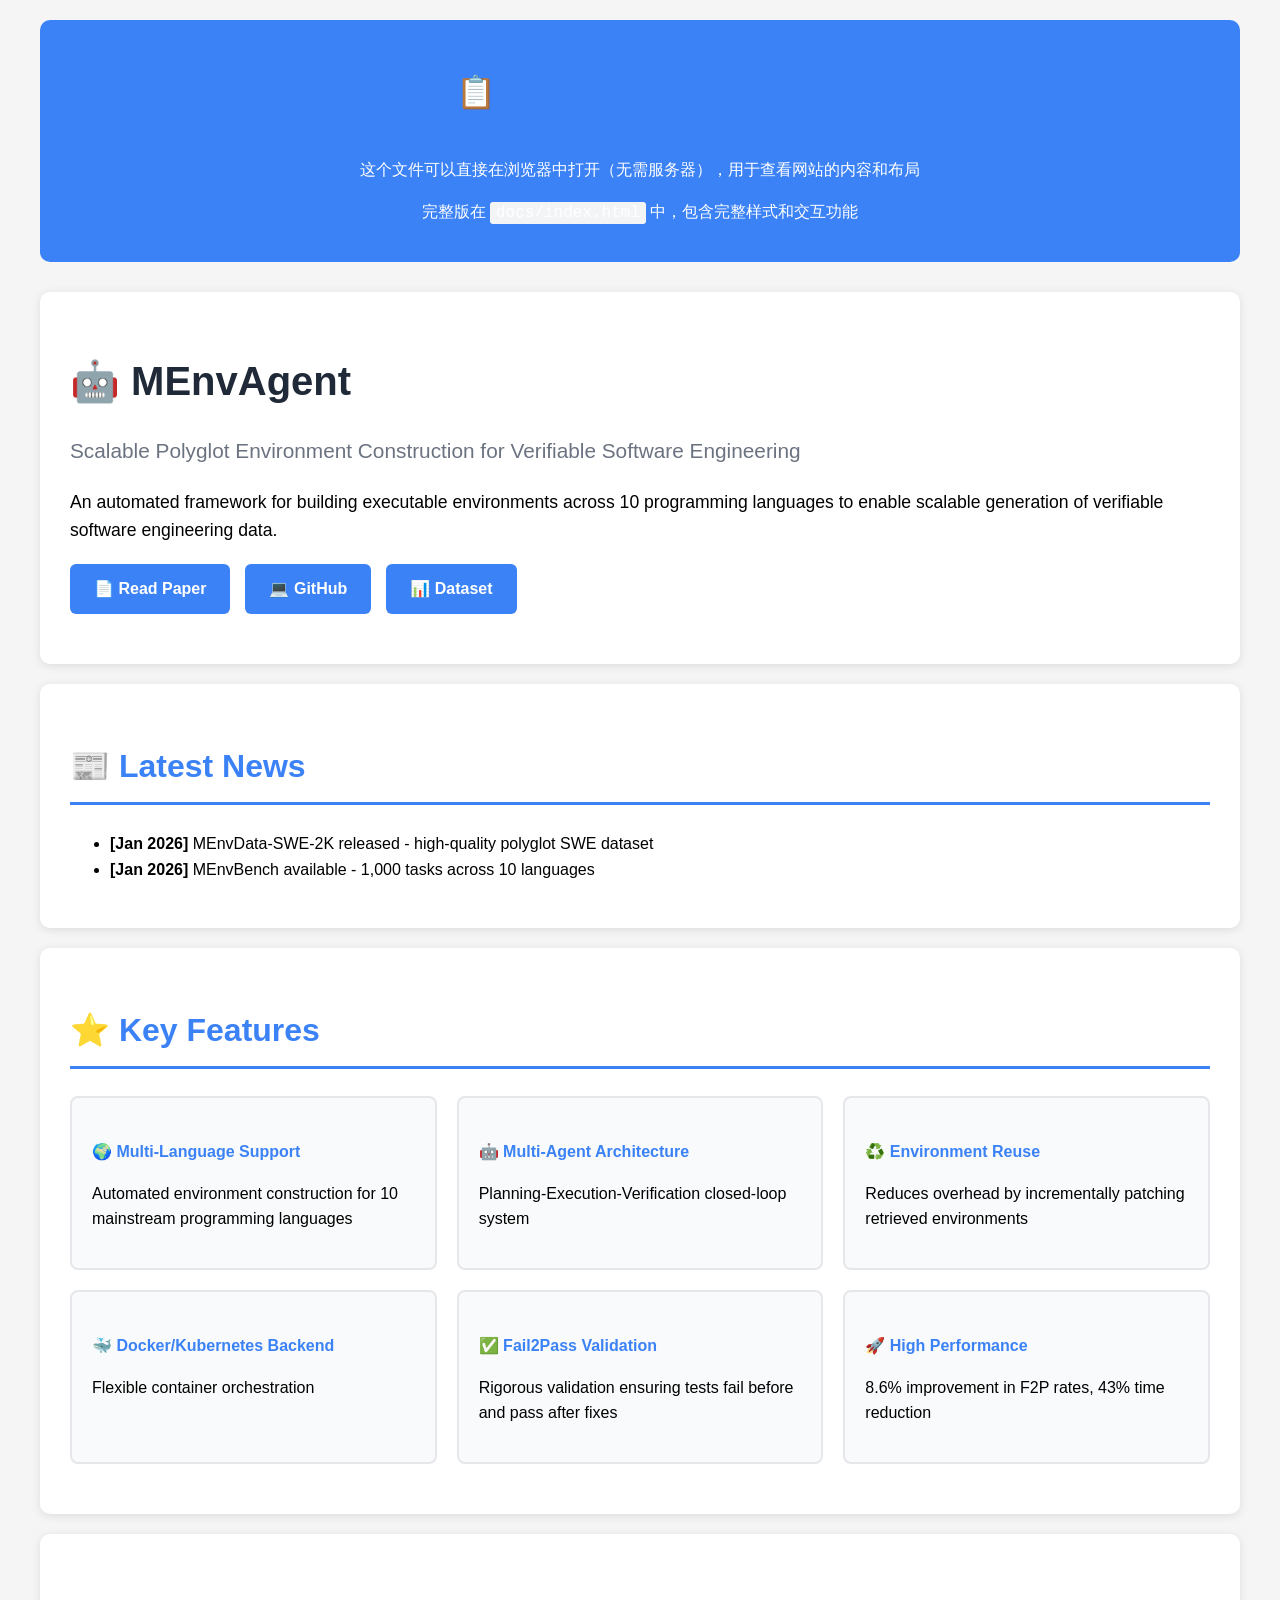
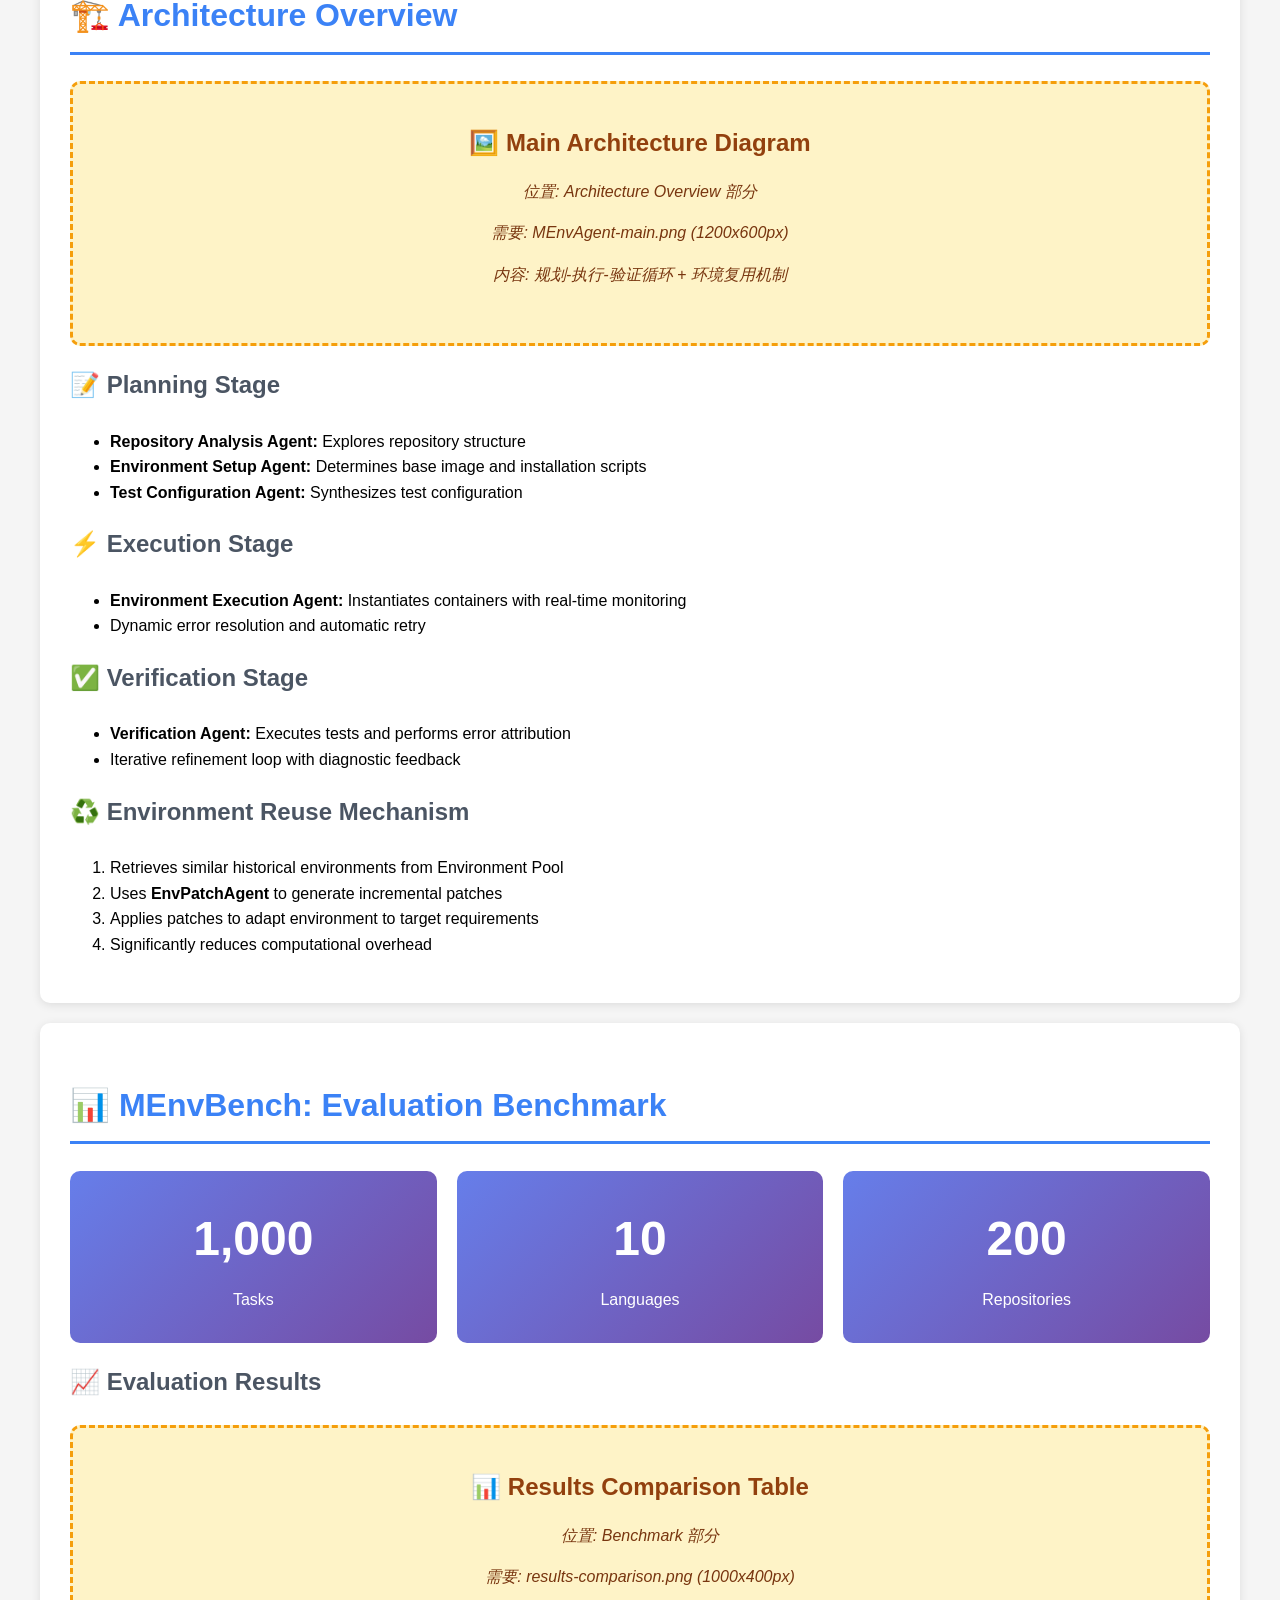
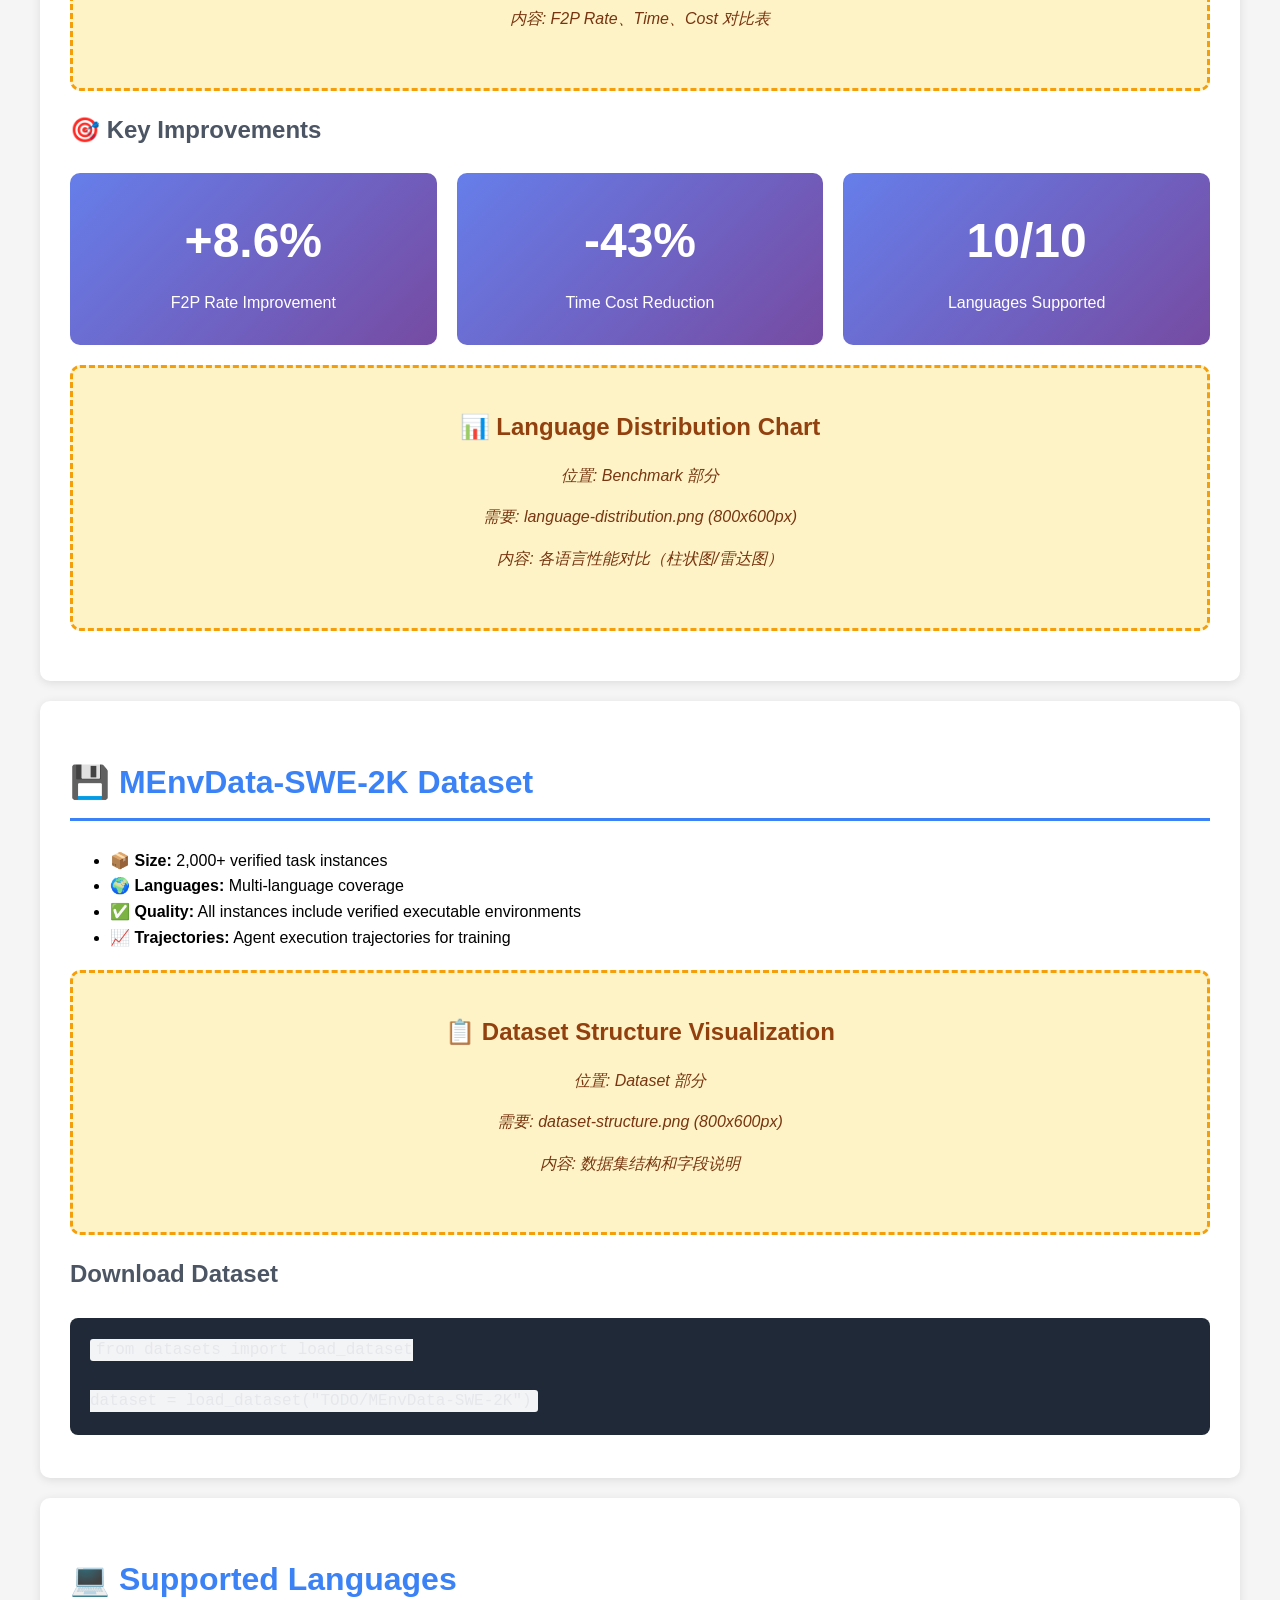
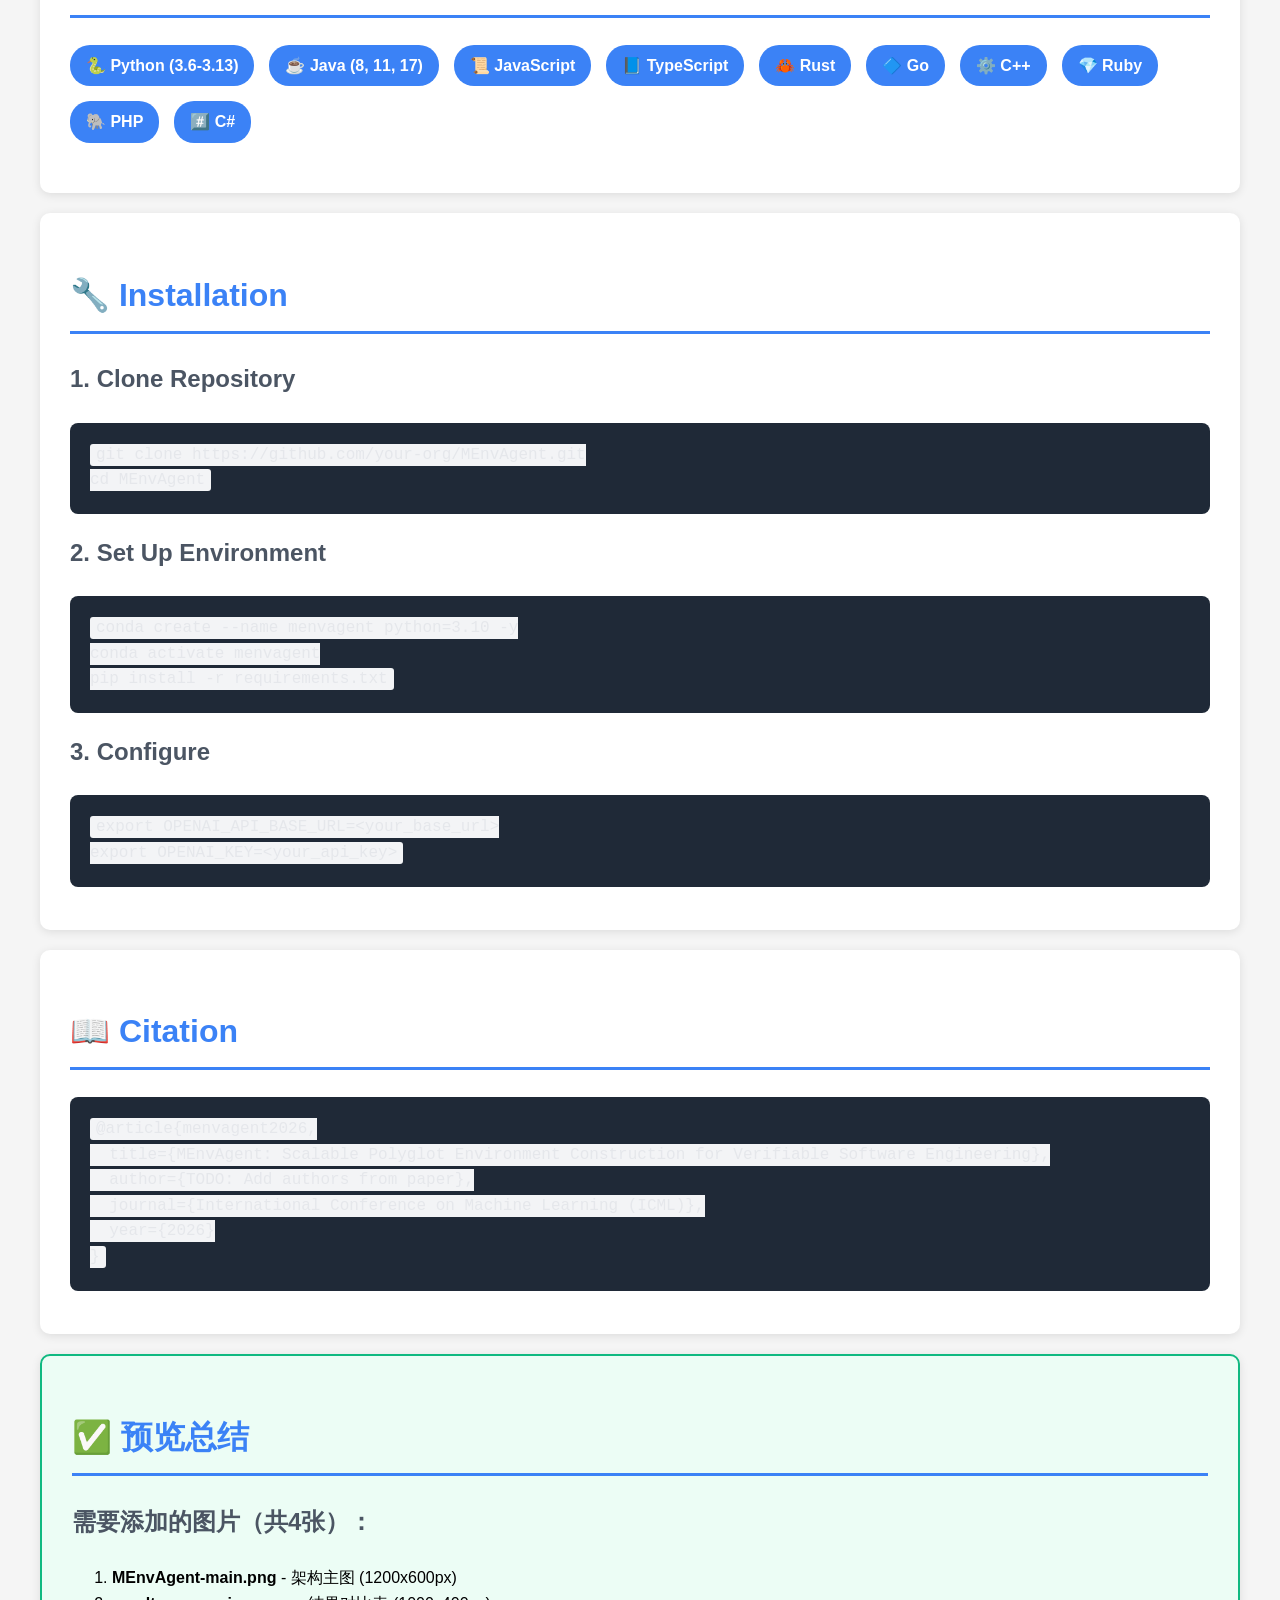
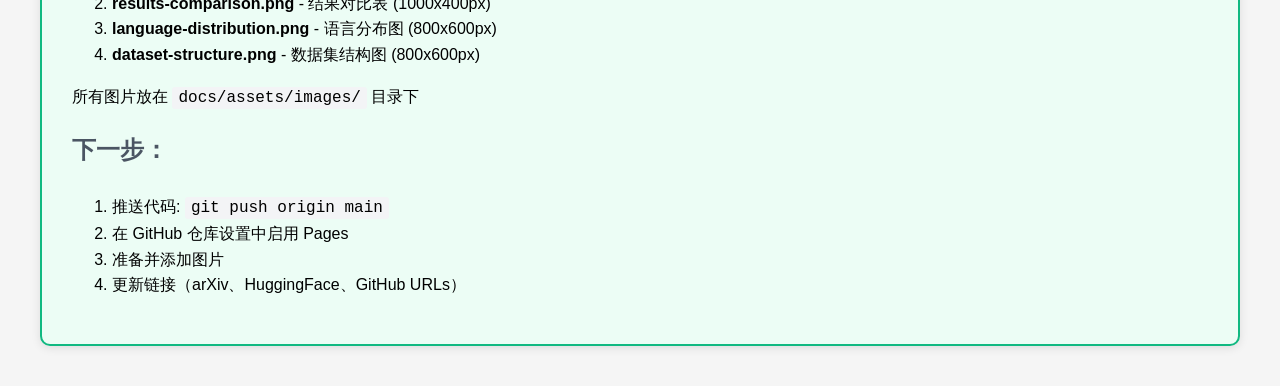
==== PREVIEW.html @ 9ef636cf "first commit" ====
<!DOCTYPE html>
<html lang="en">
<head>
    <meta charset="UTF-8">
    <meta name="viewport" content="width=device-width, initial-scale=1.0">
    <title>MEnvAgent Preview - Quick View</title>
    <style>
        body {
            font-family: -apple-system, BlinkMacSystemFont, 'Segoe UI', Roboto, sans-serif;
            line-height: 1.6;
            max-width: 1200px;
            margin: 0 auto;
            padding: 20px;
            background: #f5f5f5;
        }
        .preview-notice {
            background: #3b82f6;
            color: white;
            padding: 20px;
            border-radius: 10px;
            margin-bottom: 30px;
            text-align: center;
        }
        .section {
            background: white;
            padding: 30px;
            margin-bottom: 20px;
            border-radius: 10px;
            box-shadow: 0 2px 10px rgba(0,0,0,0.1);
        }
        h1 { color: #1f2937; font-size: 2.5rem; margin-bottom: 10px; }
        h2 { color: #3b82f6; font-size: 2rem; border-bottom: 3px solid #3b82f6; padding-bottom: 10px; }
        h3 { color: #4b5563; font-size: 1.5rem; margin-top: 20px; }
        .feature-grid {
            display: grid;
            grid-template-columns: repeat(auto-fit, minmax(300px, 1fr));
            gap: 20px;
            margin: 20px 0;
        }
        .feature-card {
            border: 2px solid #e5e7eb;
            padding: 20px;
            border-radius: 8px;
            background: #f9fafb;
        }
        .feature-card h4 {
            color: #3b82f6;
            margin-bottom: 10px;
        }
        .placeholder {
            background: #fef3c7;
            border: 3px dashed #f59e0b;
            padding: 40px;
            text-align: center;
            border-radius: 10px;
            margin: 20px 0;
        }
        .placeholder-title {
            font-size: 1.5rem;
            font-weight: bold;
            color: #92400e;
            margin-bottom: 10px;
        }
        .placeholder-note {
            color: #78350f;
            font-style: italic;
        }
        .links {
            display: flex;
            gap: 15px;
            flex-wrap: wrap;
            margin: 20px 0;
        }
        .btn {
            display: inline-block;
            padding: 12px 24px;
            background: #3b82f6;
            color: white;
            text-decoration: none;
            border-radius: 6px;
            font-weight: 600;
        }
        .btn:hover {
            background: #2563eb;
        }
        .stats {
            display: grid;
            grid-template-columns: repeat(auto-fit, minmax(200px, 1fr));
            gap: 20px;
            margin: 20px 0;
        }
        .stat-card {
            background: linear-gradient(135deg, #667eea 0%, #764ba2 100%);
            color: white;
            padding: 30px;
            border-radius: 10px;
            text-align: center;
        }
        .stat-number {
            font-size: 3rem;
            font-weight: bold;
            margin-bottom: 10px;
        }
        code {
            background: #f3f4f6;
            padding: 2px 6px;
            border-radius: 3px;
            font-family: 'Courier New', monospace;
        }
        pre {
            background: #1f2937;
            color: #e5e7eb;
            padding: 20px;
            border-radius: 8px;
            overflow-x: auto;
        }
        .language-list {
            display: flex;
            flex-wrap: wrap;
            gap: 15px;
            margin: 20px 0;
        }
        .language-badge {
            padding: 8px 16px;
            background: #3b82f6;
            color: white;
            border-radius: 20px;
            font-weight: 600;
        }
    </style>
</head>
<body>
    <div class="preview-notice">
        <h2>📋 这是一个快速预览版本</h2>
        <p>这个文件可以直接在浏览器中打开（无需服务器），用于查看网站的内容和布局</p>
        <p>完整版在 <code>docs/index.html</code> 中，包含完整样式和交互功能</p>
    </div>

    <!-- Hero Section -->
    <div class="section">
        <h1>🤖 MEnvAgent</h1>
        <p style="font-size: 1.3rem; color: #6b7280;">
            Scalable Polyglot Environment Construction for Verifiable Software Engineering
        </p>
        <p style="font-size: 1.1rem; margin: 20px 0;">
            An automated framework for building executable environments across 10 programming languages
            to enable scalable generation of verifiable software engineering data.
        </p>
        <div class="links">
            <a href="https://arxiv.org/abs/XXXX.XXXXX" class="btn">📄 Read Paper</a>
            <a href="https://github.com/your-org/MEnvAgent" class="btn">💻 GitHub</a>
            <a href="https://huggingface.co/datasets/TODO/MEnvData-SWE-2K" class="btn">📊 Dataset</a>
        </div>
    </div>

    <!-- News -->
    <div class="section">
        <h2>📰 Latest News</h2>
        <ul>
            <li><strong>[Jan 2026]</strong> MEnvData-SWE-2K released - high-quality polyglot SWE dataset</li>
            <li><strong>[Jan 2026]</strong> MEnvBench available - 1,000 tasks across 10 languages</li>
        </ul>
    </div>

    <!-- Key Features -->
    <div class="section">
        <h2>⭐ Key Features</h2>
        <div class="feature-grid">
            <div class="feature-card">
                <h4>🌍 Multi-Language Support</h4>
                <p>Automated environment construction for 10 mainstream programming languages</p>
            </div>
            <div class="feature-card">
                <h4>🤖 Multi-Agent Architecture</h4>
                <p>Planning-Execution-Verification closed-loop system</p>
            </div>
            <div class="feature-card">
                <h4>♻️ Environment Reuse</h4>
                <p>Reduces overhead by incrementally patching retrieved environments</p>
            </div>
            <div class="feature-card">
                <h4>🐳 Docker/Kubernetes Backend</h4>
                <p>Flexible container orchestration</p>
            </div>
            <div class="feature-card">
                <h4>✅ Fail2Pass Validation</h4>
                <p>Rigorous validation ensuring tests fail before and pass after fixes</p>
            </div>
            <div class="feature-card">
                <h4>🚀 High Performance</h4>
                <p>8.6% improvement in F2P rates, 43% time reduction</p>
            </div>
        </div>
    </div>

    <!-- Architecture -->
    <div class="section">
        <h2>🏗️ Architecture Overview</h2>

        <div class="placeholder">
            <div class="placeholder-title">🖼️ Main Architecture Diagram</div>
            <p class="placeholder-note">位置: Architecture Overview 部分</p>
            <p class="placeholder-note">需要: MEnvAgent-main.png (1200x600px)</p>
            <p class="placeholder-note">内容: 规划-执行-验证循环 + 环境复用机制</p>
        </div>

        <h3>📝 Planning Stage</h3>
        <ul>
            <li><strong>Repository Analysis Agent:</strong> Explores repository structure</li>
            <li><strong>Environment Setup Agent:</strong> Determines base image and installation scripts</li>
            <li><strong>Test Configuration Agent:</strong> Synthesizes test configuration</li>
        </ul>

        <h3>⚡ Execution Stage</h3>
        <ul>
            <li><strong>Environment Execution Agent:</strong> Instantiates containers with real-time monitoring</li>
            <li>Dynamic error resolution and automatic retry</li>
        </ul>

        <h3>✅ Verification Stage</h3>
        <ul>
            <li><strong>Verification Agent:</strong> Executes tests and performs error attribution</li>
            <li>Iterative refinement loop with diagnostic feedback</li>
        </ul>

        <h3>♻️ Environment Reuse Mechanism</h3>
        <ol>
            <li>Retrieves similar historical environments from Environment Pool</li>
            <li>Uses <strong>EnvPatchAgent</strong> to generate incremental patches</li>
            <li>Applies patches to adapt environment to target requirements</li>
            <li>Significantly reduces computational overhead</li>
        </ol>
    </div>

    <!-- Benchmark -->
    <div class="section">
        <h2>📊 MEnvBench: Evaluation Benchmark</h2>

        <div class="stats">
            <div class="stat-card">
                <div class="stat-number">1,000</div>
                <div>Tasks</div>
            </div>
            <div class="stat-card">
                <div class="stat-number">10</div>
                <div>Languages</div>
            </div>
            <div class="stat-card">
                <div class="stat-number">200</div>
                <div>Repositories</div>
            </div>
        </div>

        <h3>📈 Evaluation Results</h3>
        <div class="placeholder">
            <div class="placeholder-title">📊 Results Comparison Table</div>
            <p class="placeholder-note">位置: Benchmark 部分</p>
            <p class="placeholder-note">需要: results-comparison.png (1000x400px)</p>
            <p class="placeholder-note">内容: F2P Rate、Time、Cost 对比表</p>
        </div>

        <h3>🎯 Key Improvements</h3>
        <div class="stats">
            <div class="stat-card">
                <div class="stat-number">+8.6%</div>
                <div>F2P Rate Improvement</div>
            </div>
            <div class="stat-card">
                <div class="stat-number">-43%</div>
                <div>Time Cost Reduction</div>
            </div>
            <div class="stat-card">
                <div class="stat-number">10/10</div>
                <div>Languages Supported</div>
            </div>
        </div>

        <div class="placeholder">
            <div class="placeholder-title">📊 Language Distribution Chart</div>
            <p class="placeholder-note">位置: Benchmark 部分</p>
            <p class="placeholder-note">需要: language-distribution.png (800x600px)</p>
            <p class="placeholder-note">内容: 各语言性能对比（柱状图/雷达图）</p>
        </div>
    </div>

    <!-- Dataset -->
    <div class="section">
        <h2>💾 MEnvData-SWE-2K Dataset</h2>
        <ul>
            <li>📦 <strong>Size:</strong> 2,000+ verified task instances</li>
            <li>🌍 <strong>Languages:</strong> Multi-language coverage</li>
            <li>✅ <strong>Quality:</strong> All instances include verified executable environments</li>
            <li>📈 <strong>Trajectories:</strong> Agent execution trajectories for training</li>
        </ul>

        <div class="placeholder">
            <div class="placeholder-title">📋 Dataset Structure Visualization</div>
            <p class="placeholder-note">位置: Dataset 部分</p>
            <p class="placeholder-note">需要: dataset-structure.png (800x600px)</p>
            <p class="placeholder-note">内容: 数据集结构和字段说明</p>
        </div>

        <h3>Download Dataset</h3>
        <pre><code>from datasets import load_dataset

dataset = load_dataset("TODO/MEnvData-SWE-2K")</code></pre>
    </div>

    <!-- Supported Languages -->
    <div class="section">
        <h2>💻 Supported Languages</h2>
        <div class="language-list">
            <span class="language-badge">🐍 Python (3.6-3.13)</span>
            <span class="language-badge">☕ Java (8, 11, 17)</span>
            <span class="language-badge">📜 JavaScript</span>
            <span class="language-badge">📘 TypeScript</span>
            <span class="language-badge">🦀 Rust</span>
            <span class="language-badge">🔷 Go</span>
            <span class="language-badge">⚙️ C++</span>
            <span class="language-badge">💎 Ruby</span>
            <span class="language-badge">🐘 PHP</span>
            <span class="language-badge">#️⃣ C#</span>
        </div>
    </div>

    <!-- Installation -->
    <div class="section">
        <h2>🔧 Installation</h2>

        <h3>1. Clone Repository</h3>
        <pre><code>git clone https://github.com/your-org/MEnvAgent.git
cd MEnvAgent</code></pre>

        <h3>2. Set Up Environment</h3>
        <pre><code>conda create --name menvagent python=3.10 -y
conda activate menvagent
pip install -r requirements.txt</code></pre>

        <h3>3. Configure</h3>
        <pre><code>export OPENAI_API_BASE_URL=&lt;your_base_url&gt;
export OPENAI_KEY=&lt;your_api_key&gt;</code></pre>
    </div>

    <!-- Citation -->
    <div class="section">
        <h2>📖 Citation</h2>
        <pre><code>@article{menvagent2026,
  title={MEnvAgent: Scalable Polyglot Environment Construction for Verifiable Software Engineering},
  author={TODO: Add authors from paper},
  journal={International Conference on Machine Learning (ICML)},
  year={2026}
}</code></pre>
    </div>

    <!-- Summary -->
    <div class="section" style="background: #ecfdf5; border: 2px solid #10b981;">
        <h2>✅ 预览总结</h2>
        <h3>需要添加的图片（共4张）：</h3>
        <ol>
            <li><strong>MEnvAgent-main.png</strong> - 架构主图 (1200x600px)</li>
            <li><strong>results-comparison.png</strong> - 结果对比表 (1000x400px)</li>
            <li><strong>language-distribution.png</strong> - 语言分布图 (800x600px)</li>
            <li><strong>dataset-structure.png</strong> - 数据集结构图 (800x600px)</li>
        </ol>
        <p>所有图片放在 <code>docs/assets/images/</code> 目录下</p>

        <h3>下一步：</h3>
        <ol>
            <li>推送代码: <code>git push origin main</code></li>
            <li>在 GitHub 仓库设置中启用 Pages</li>
            <li>准备并添加图片</li>
            <li>更新链接（arXiv、HuggingFace、GitHub URLs）</li>
        </ol>
    </div>
</body>
</html>
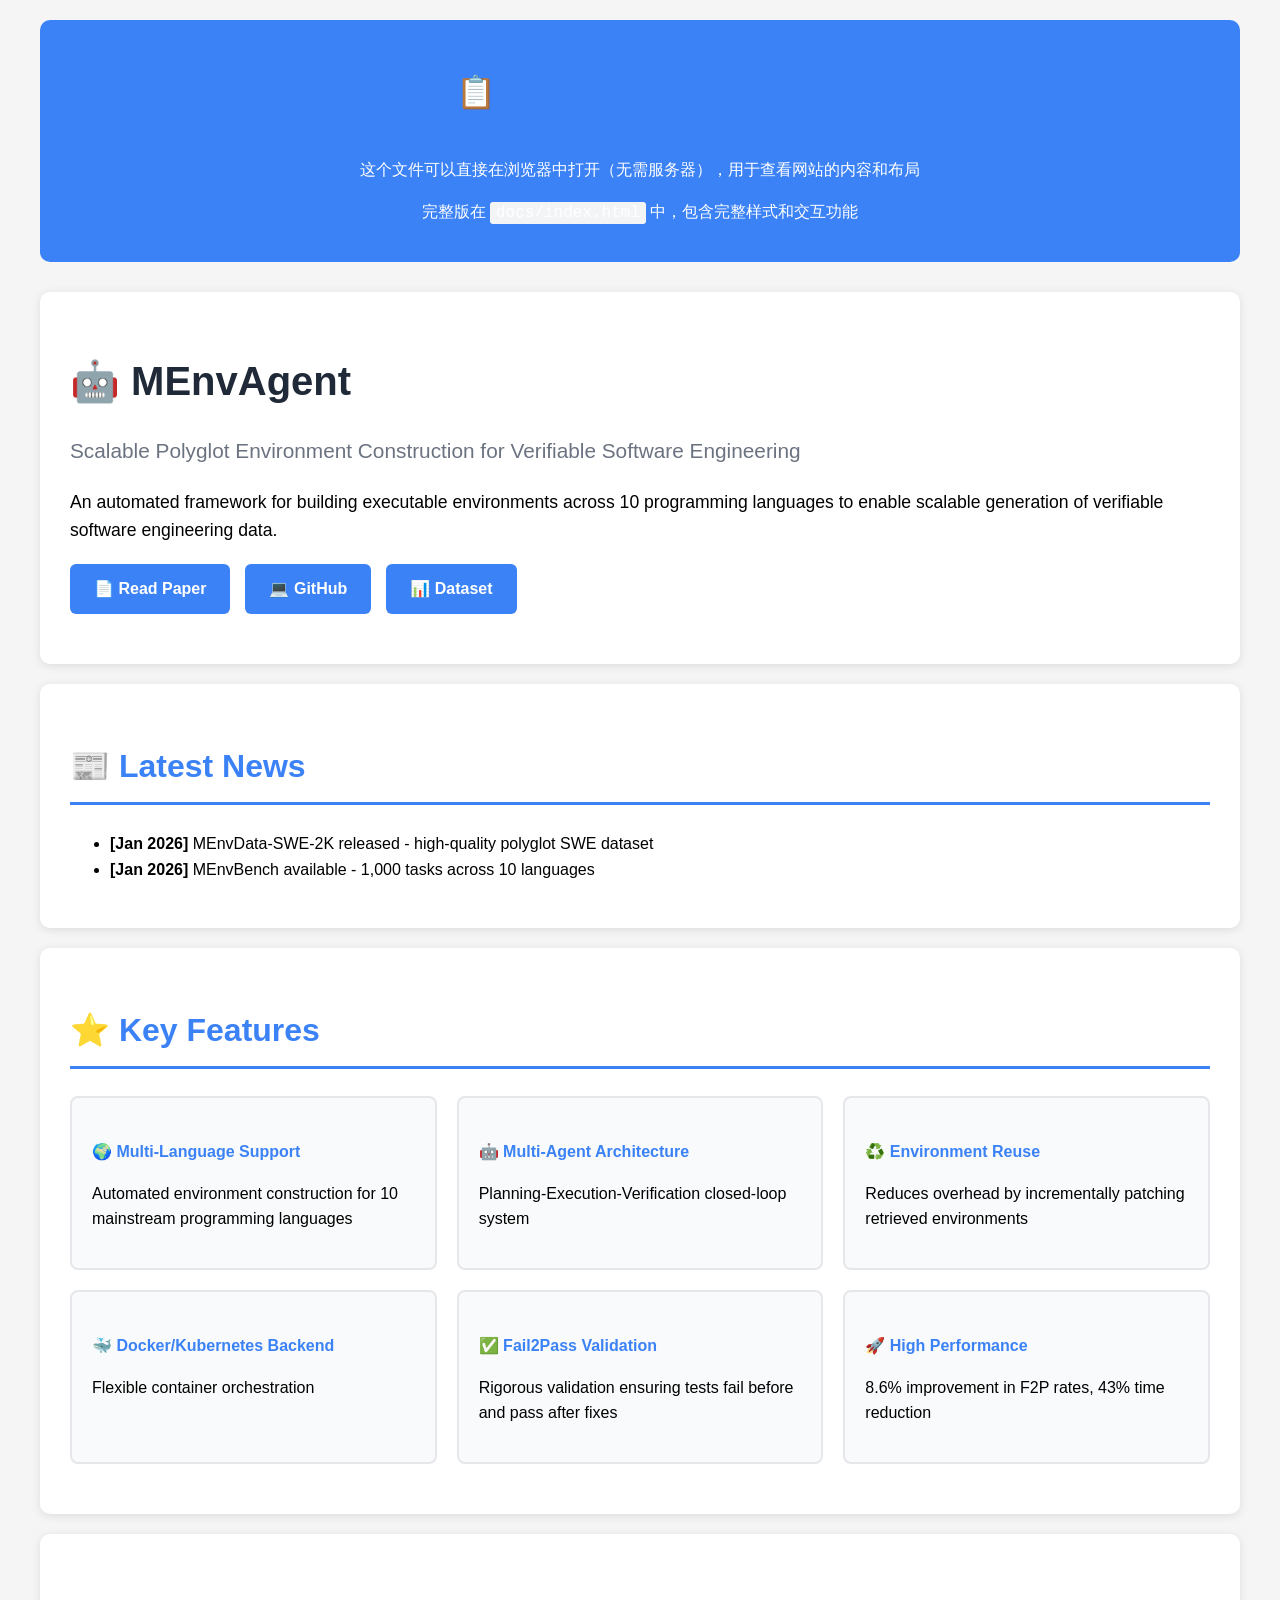
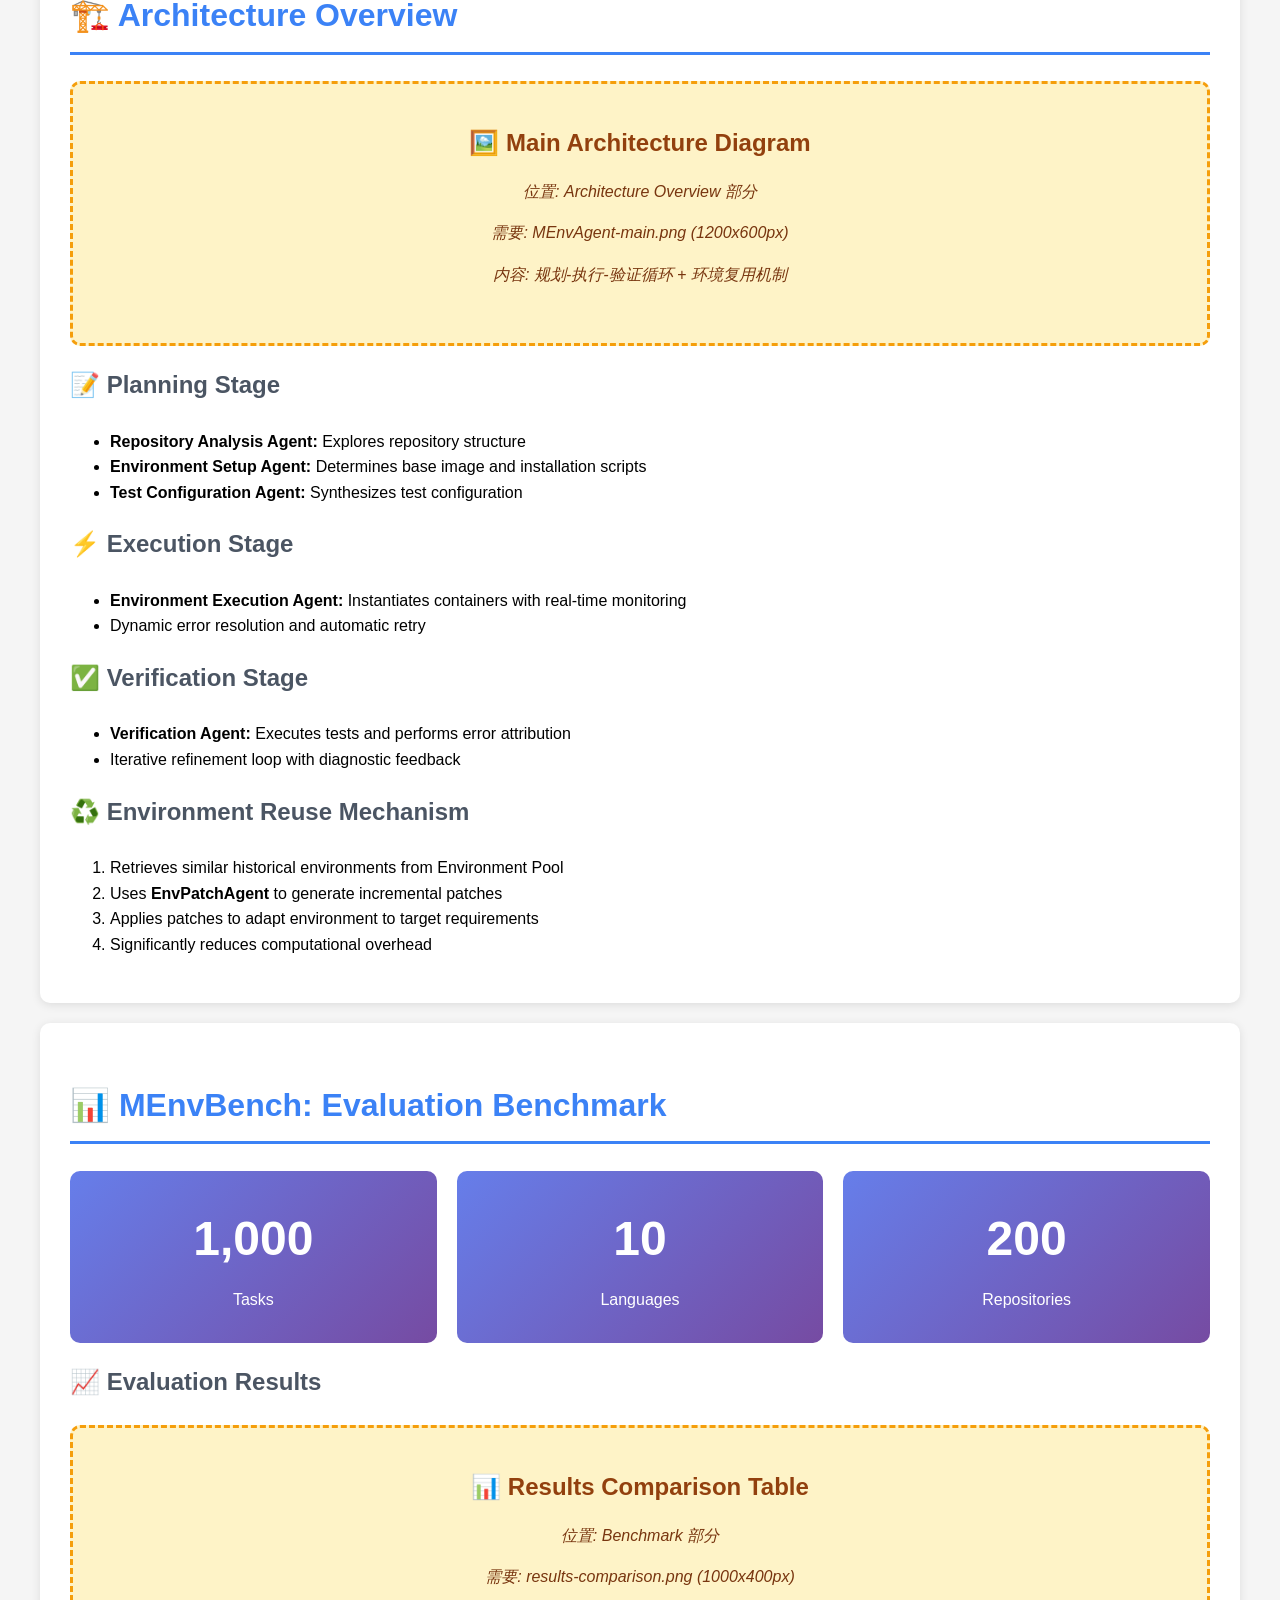
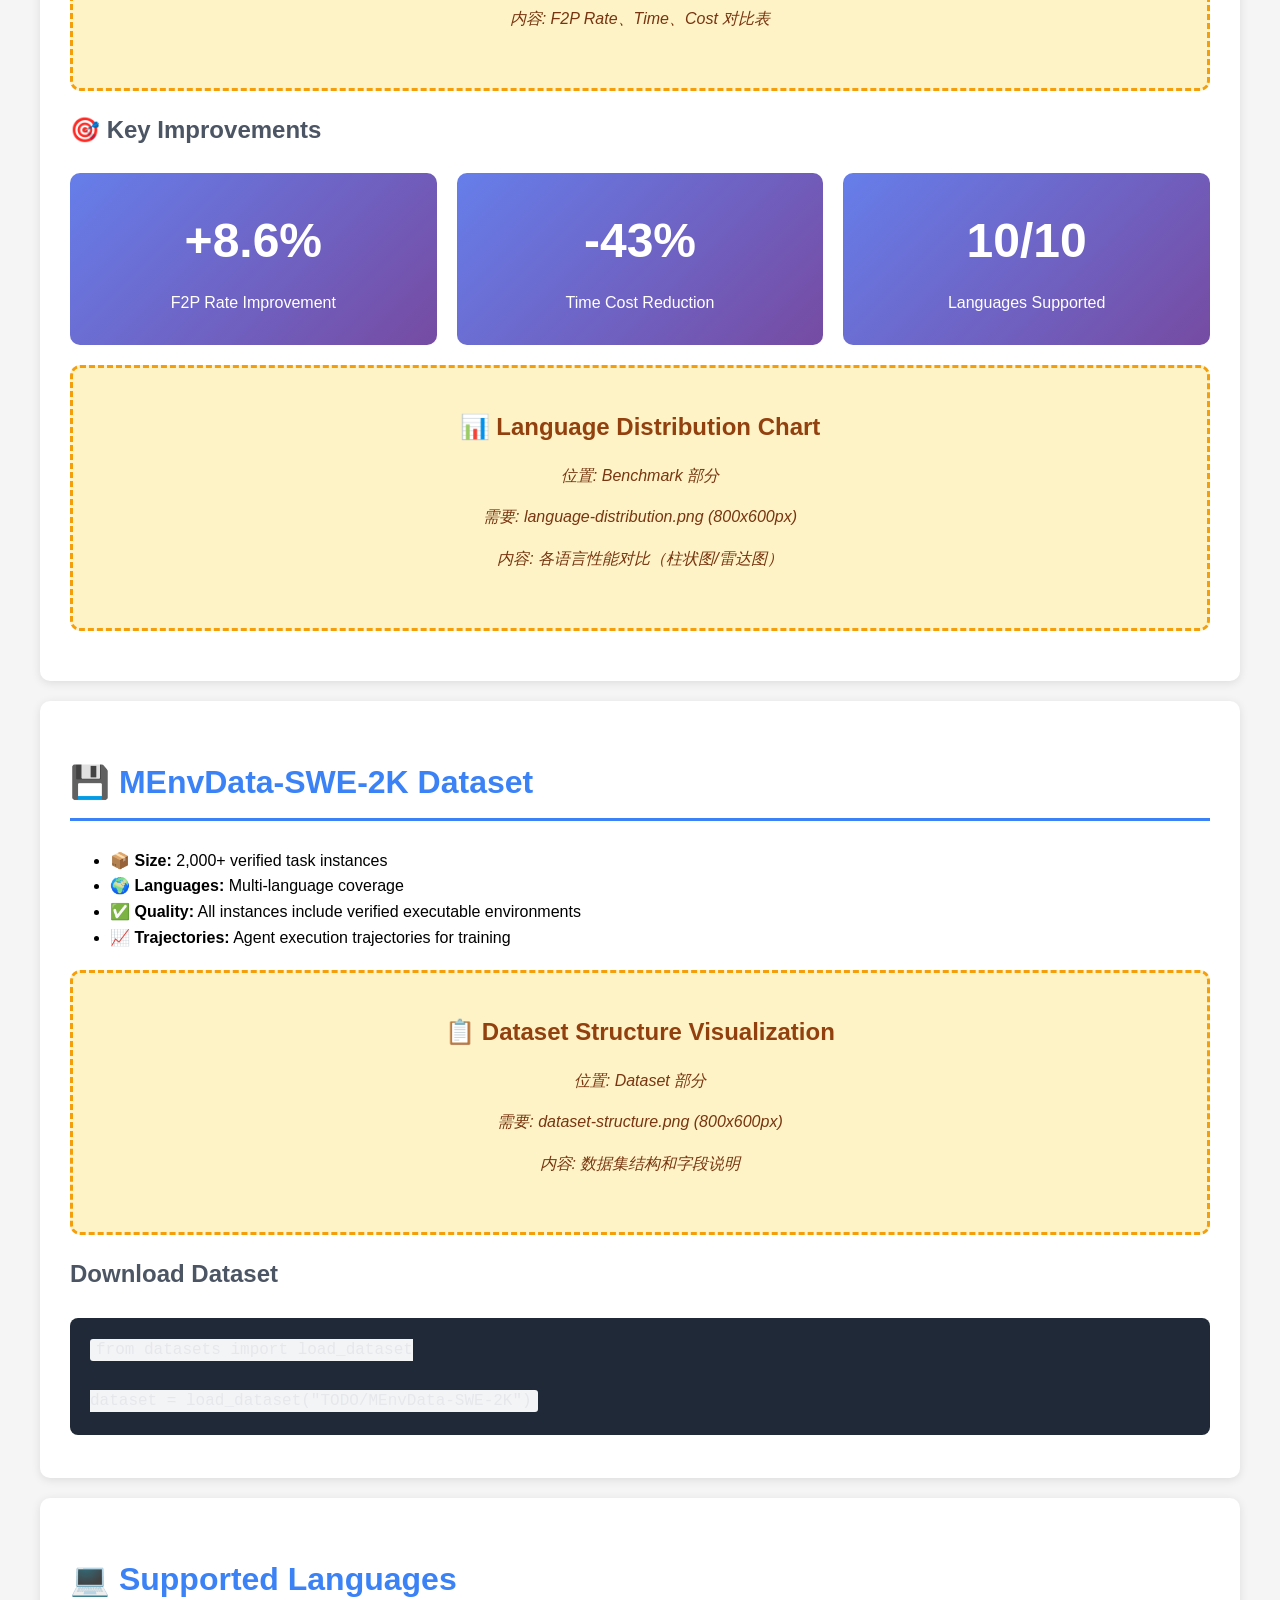
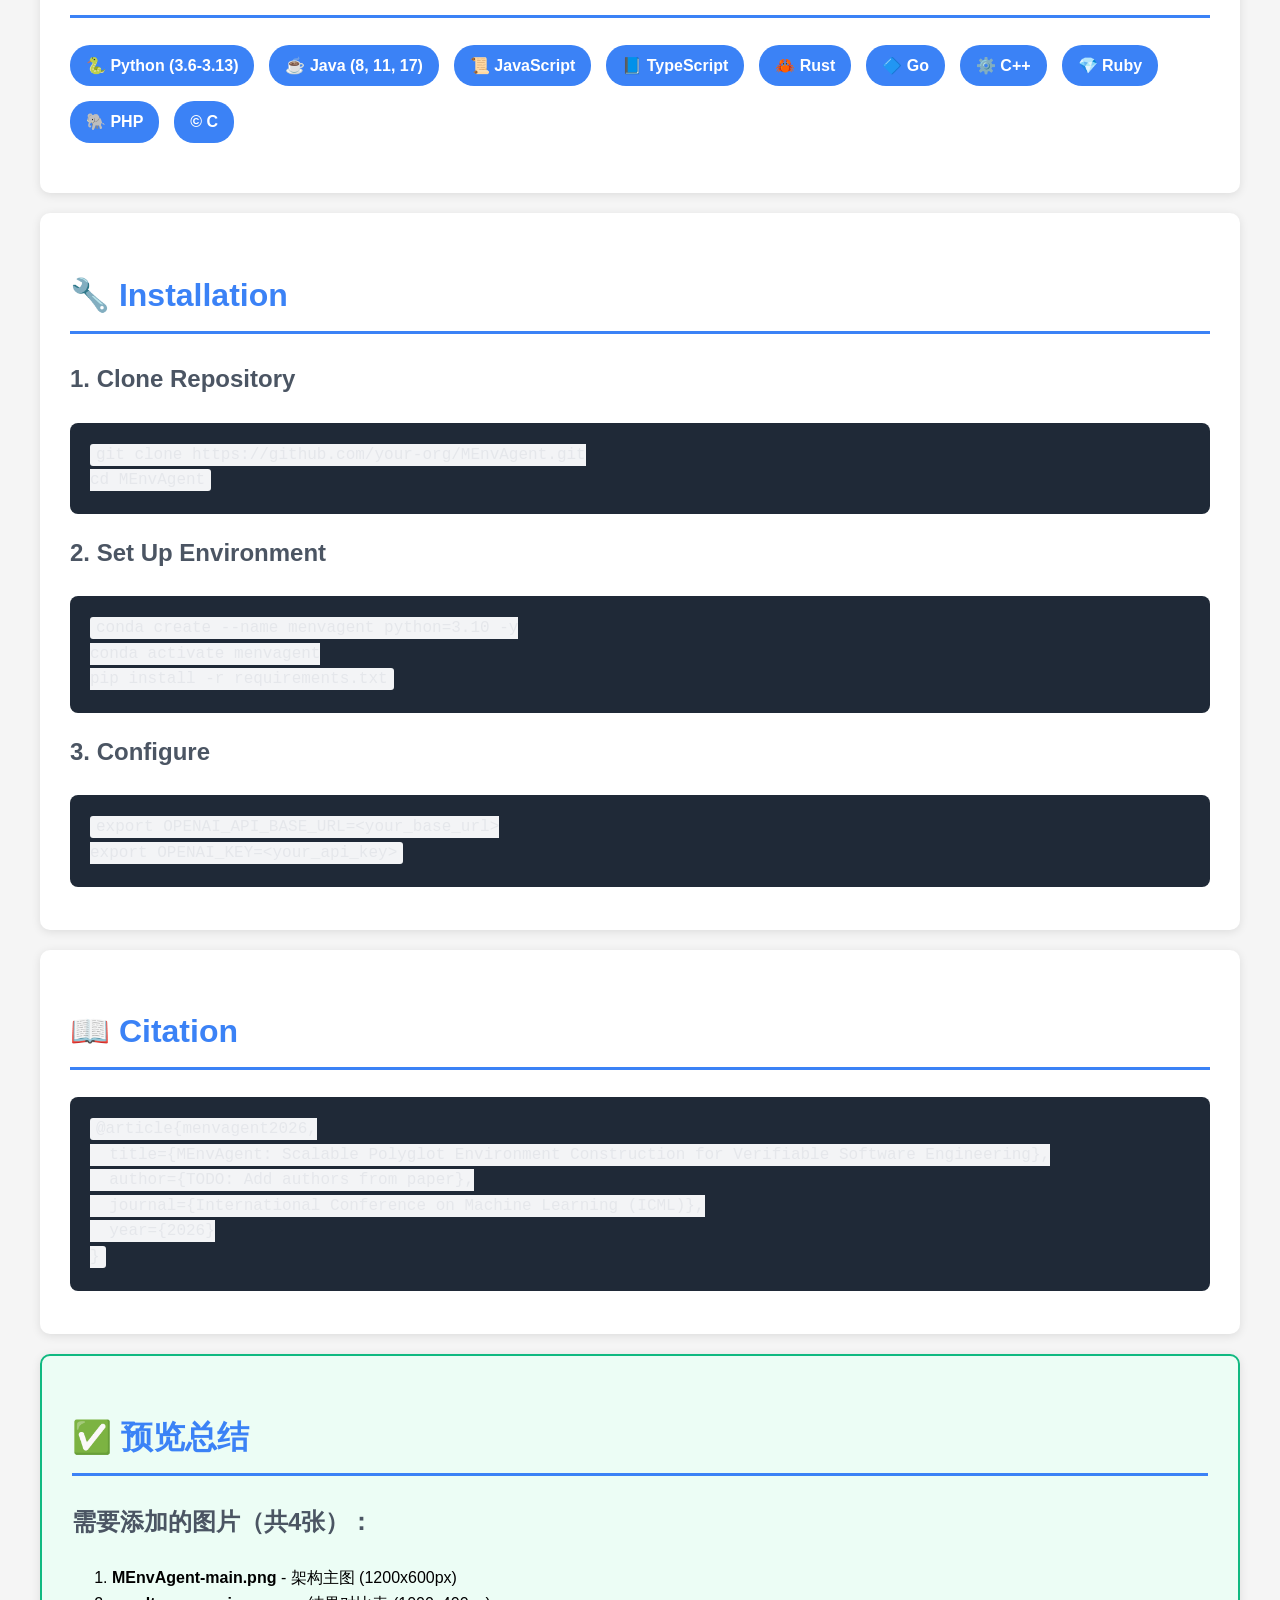
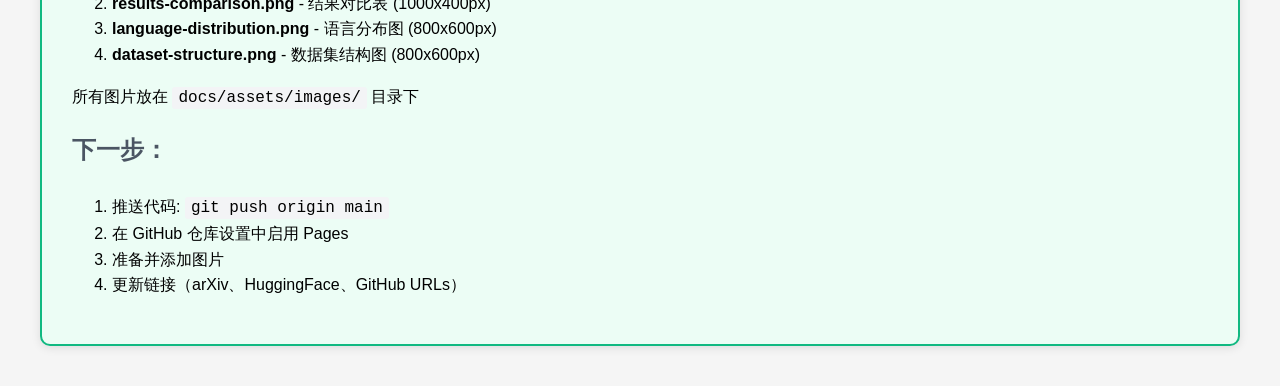
==== commit 08be08f8: "docs" ====
--- a/PREVIEW.html
+++ b/PREVIEW.html
@@ -319,7 +319,7 @@
             <span class="language-badge">⚙️ C++</span>
             <span class="language-badge">💎 Ruby</span>
             <span class="language-badge">🐘 PHP</span>
-            <span class="language-badge">#️⃣ C#</span>
+            <span class="language-badge">©️ C</span>
         </div>
     </div>
 
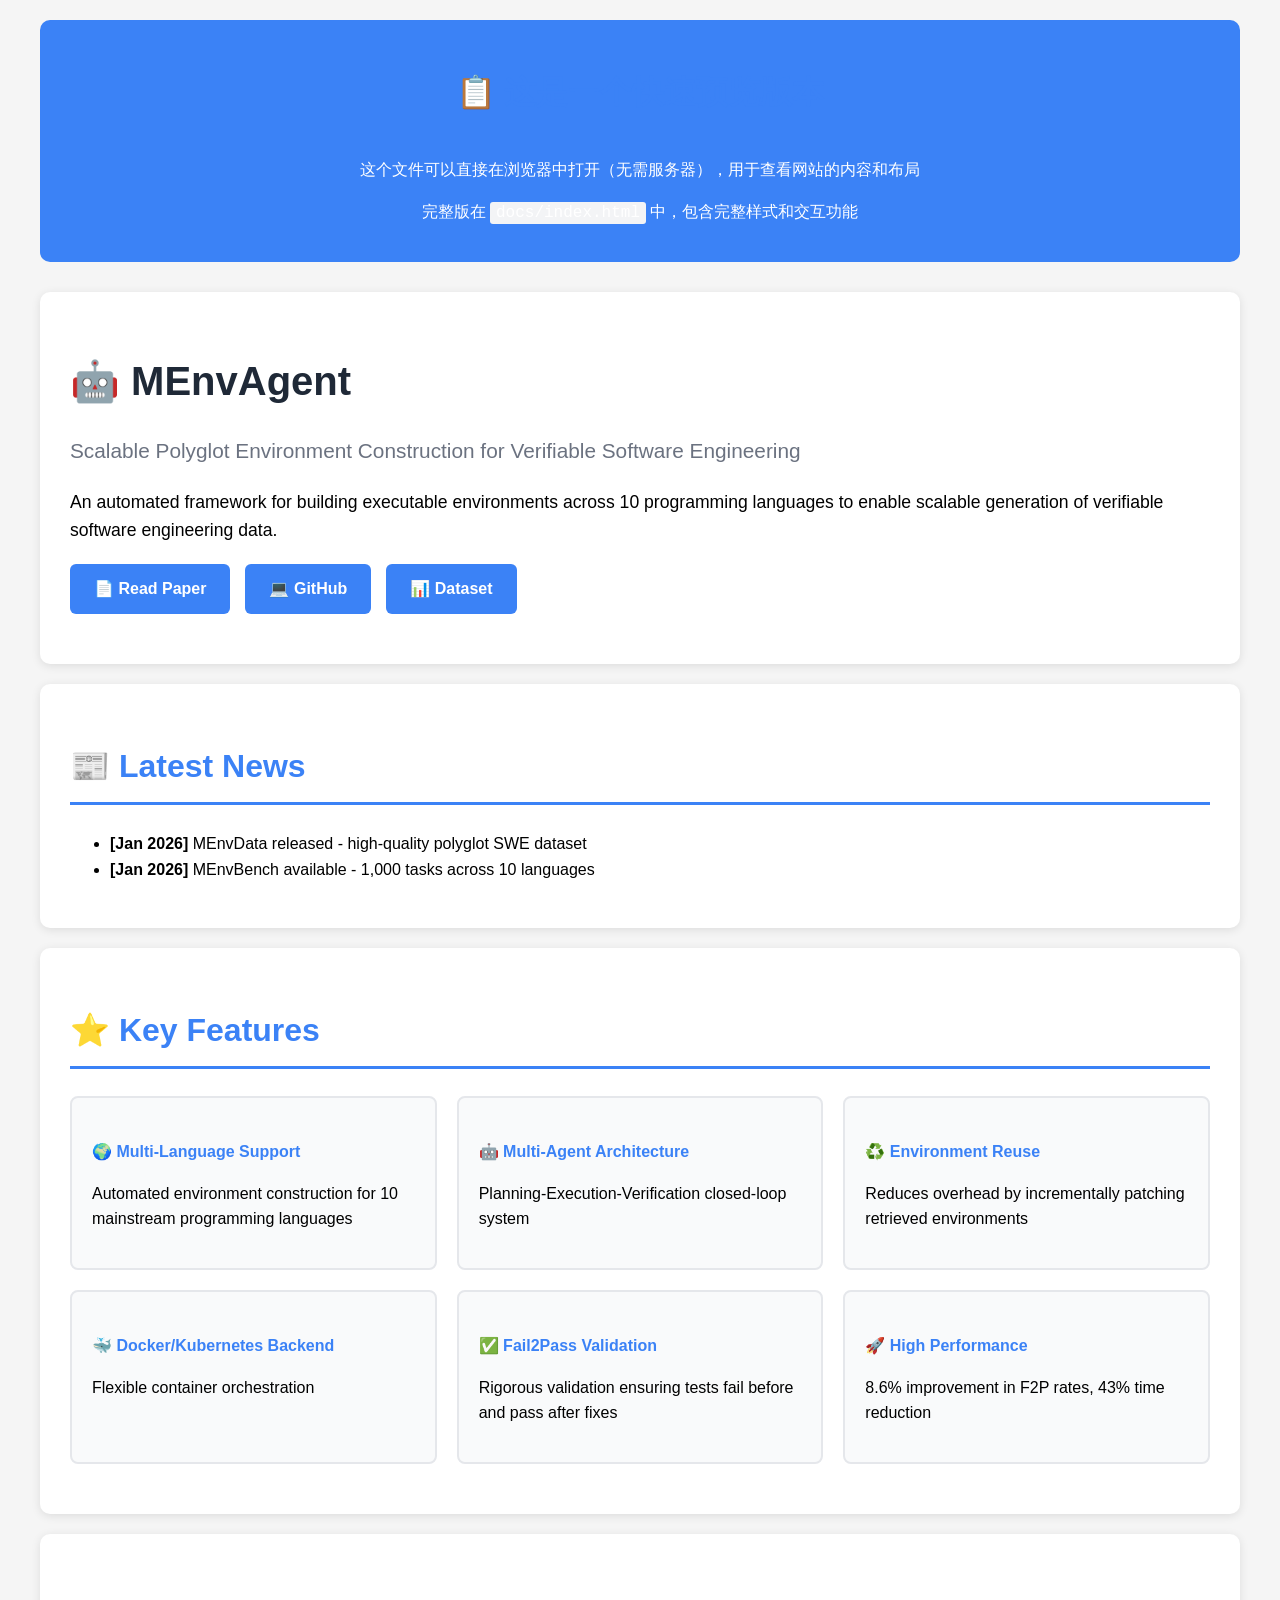
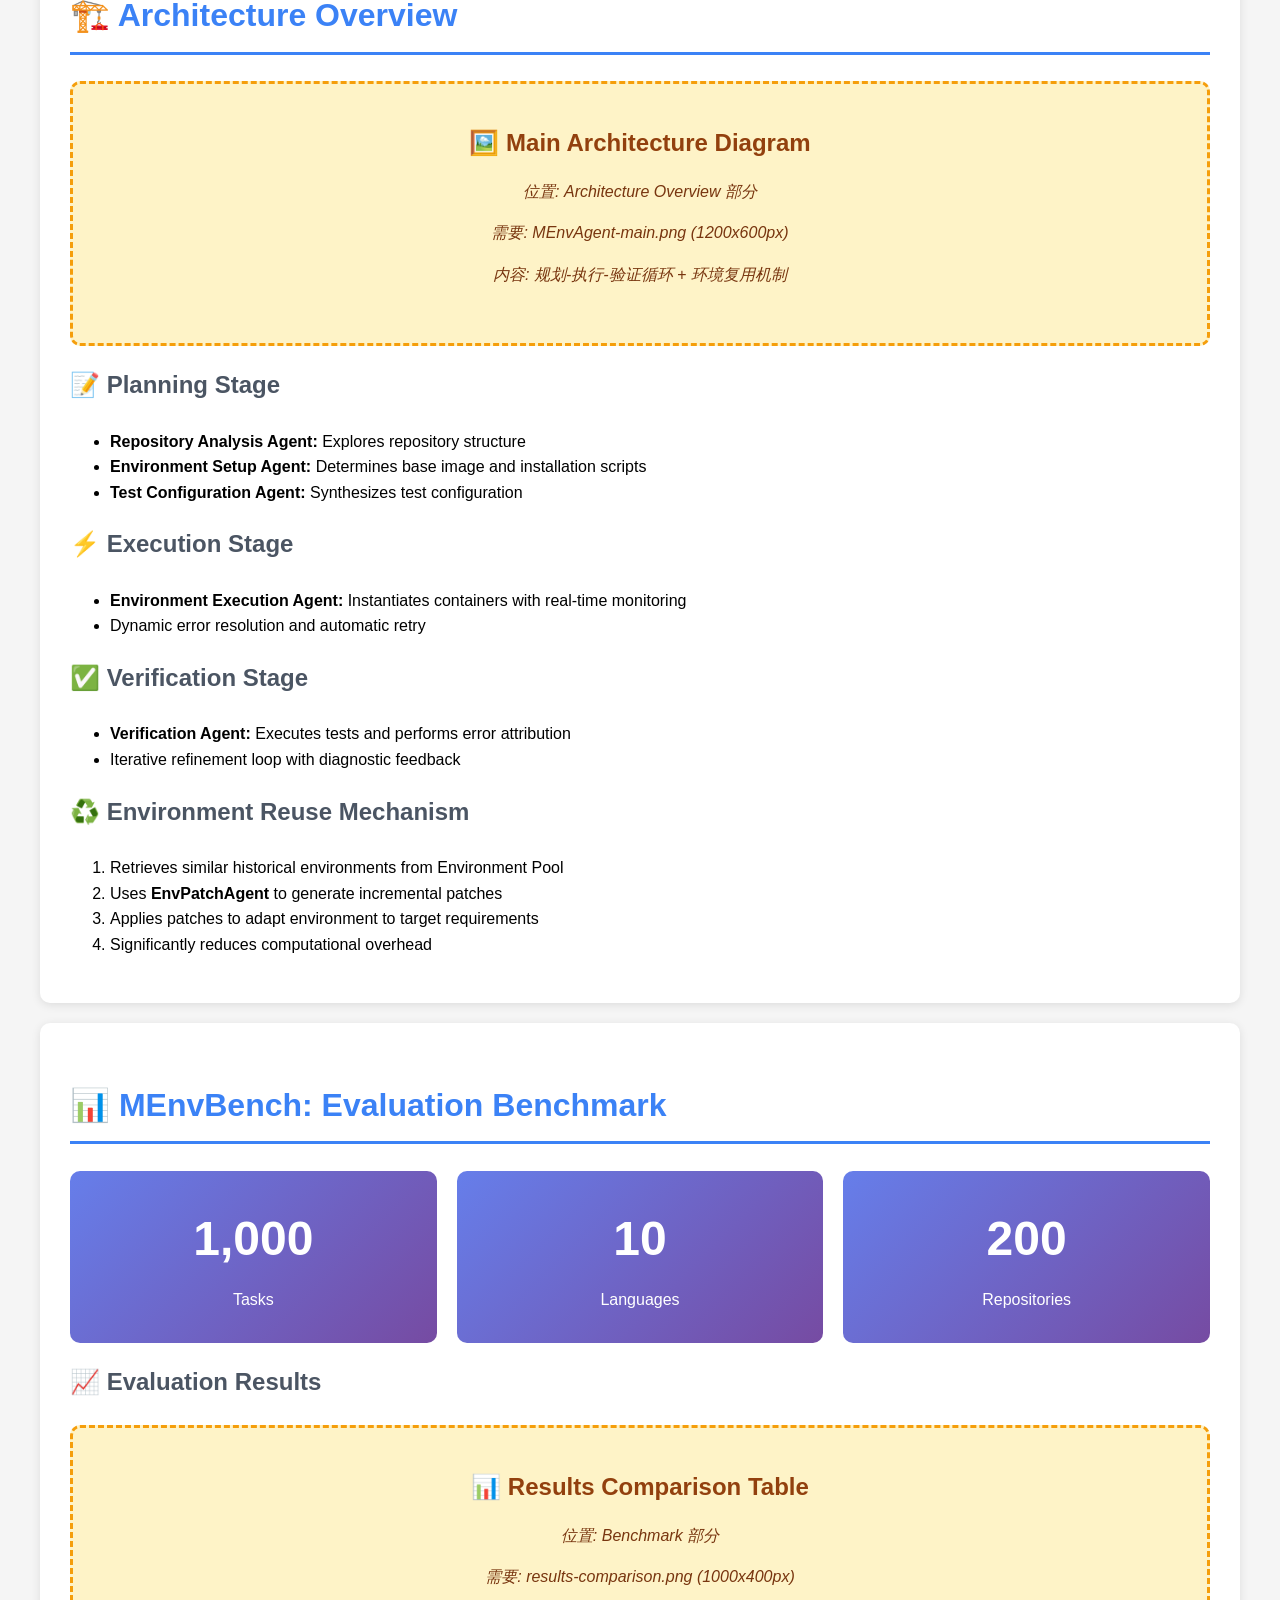
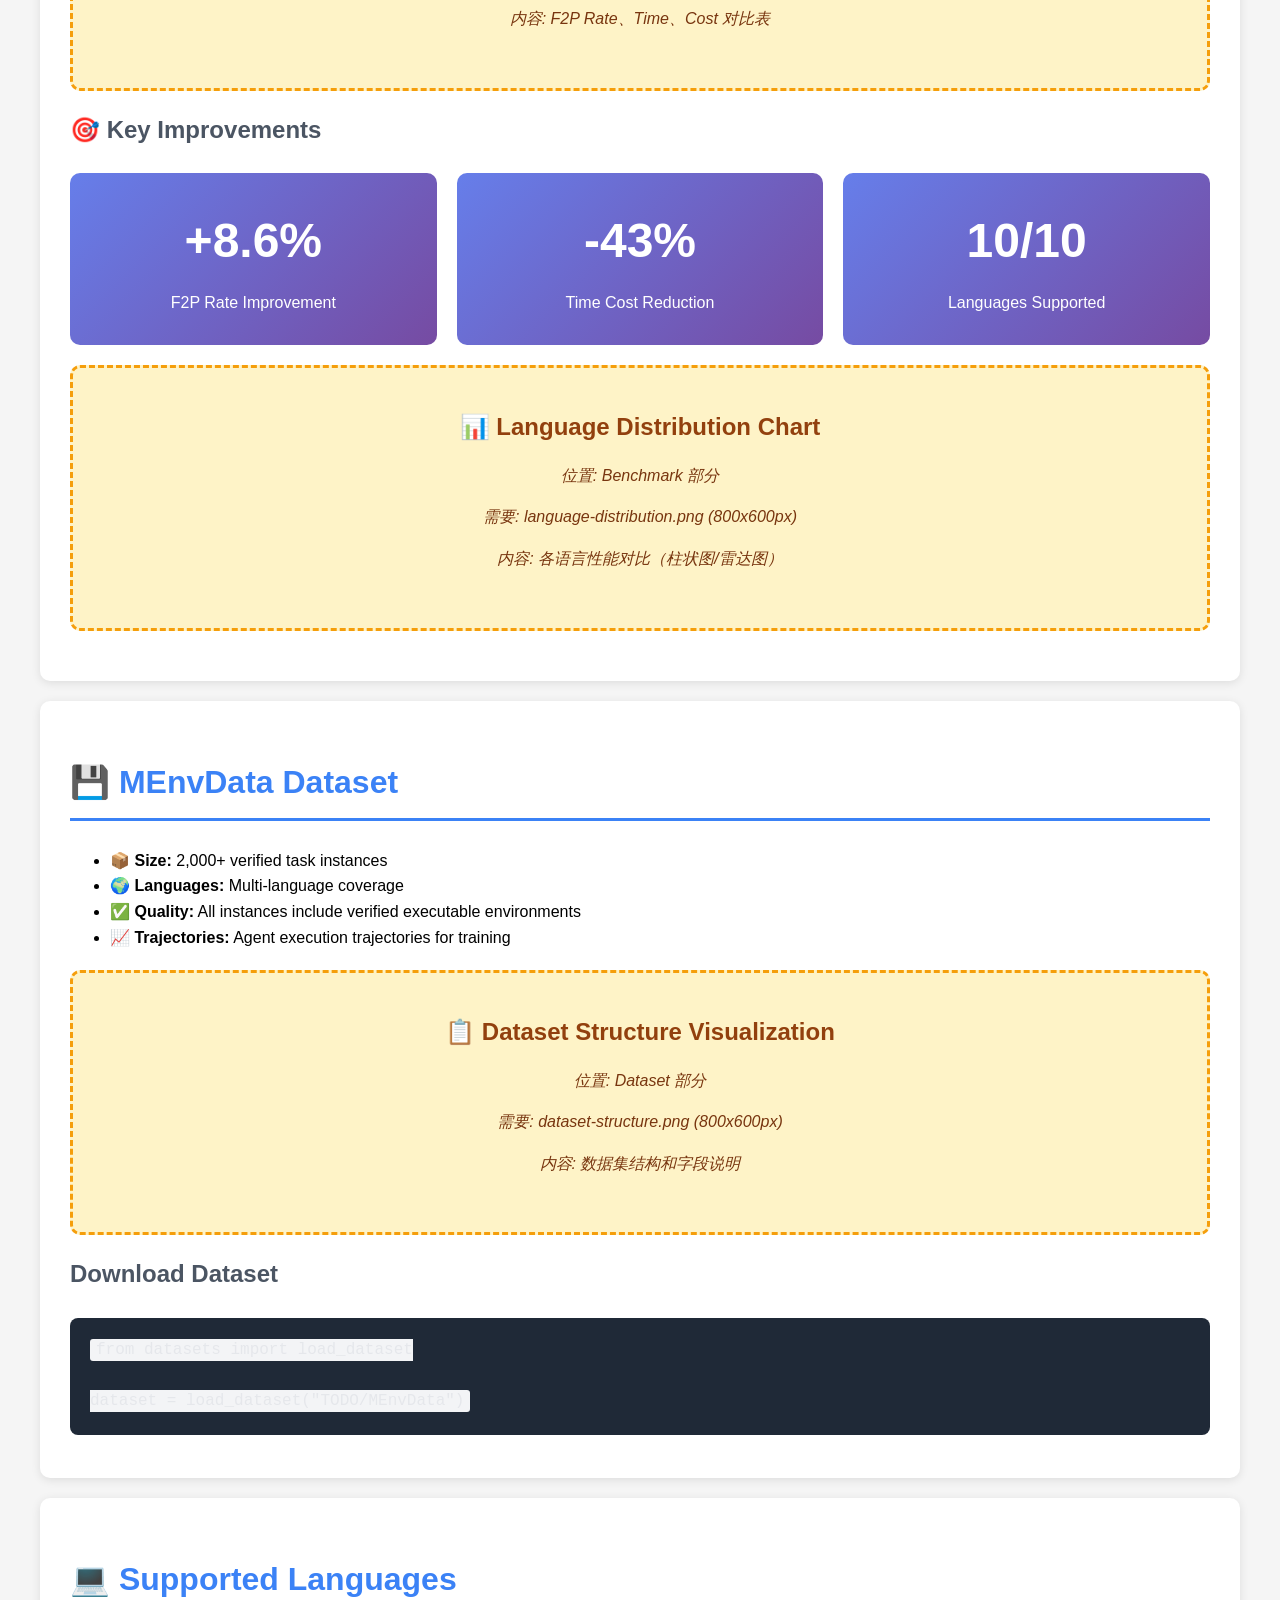
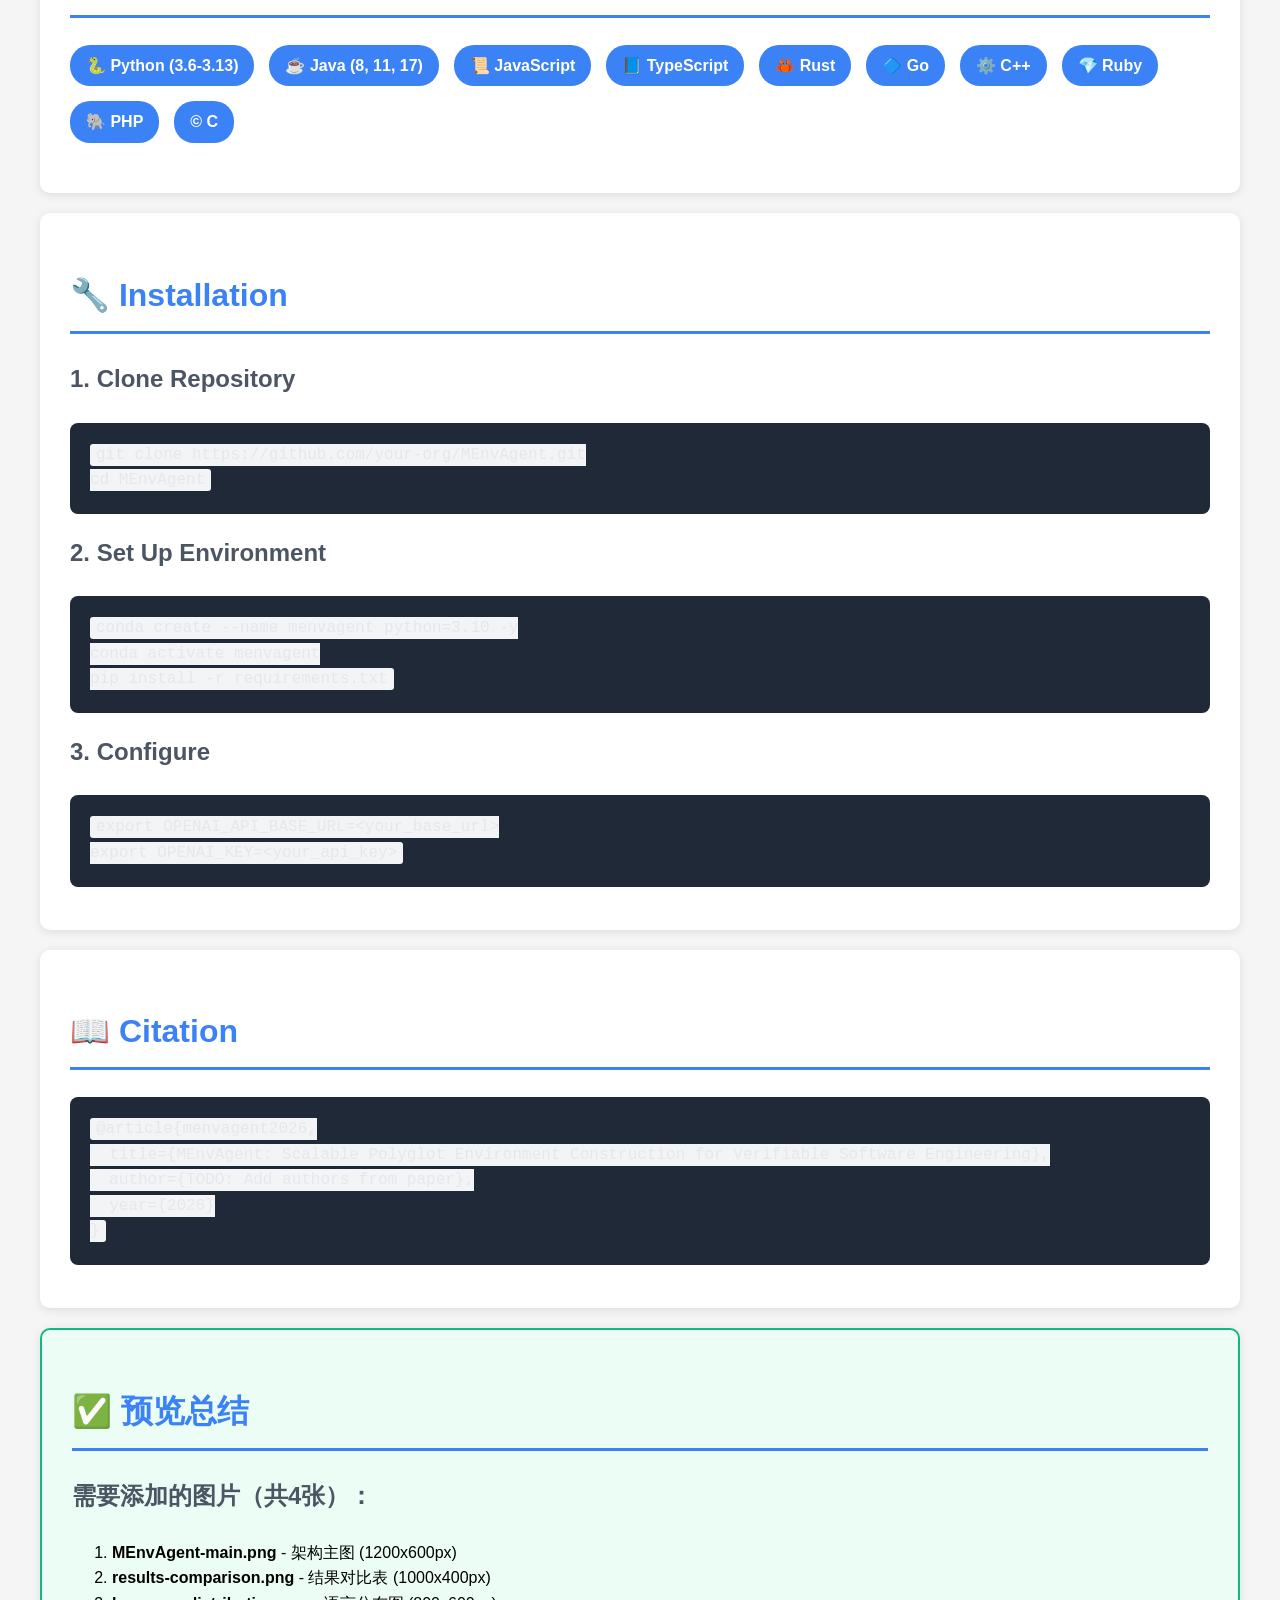
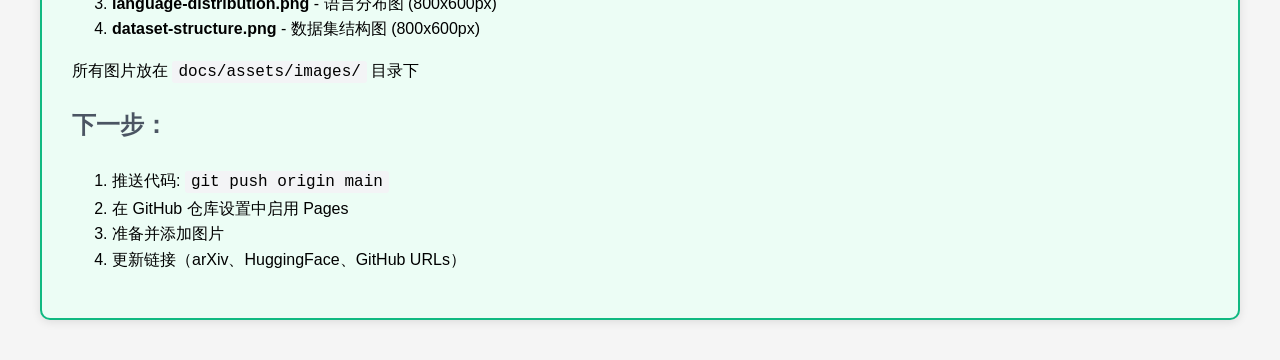
==== commit 261e0262: "docs" ====
--- a/PREVIEW.html
+++ b/PREVIEW.html
@@ -149,7 +149,7 @@
         <div class="links">
             <a href="https://arxiv.org/abs/XXXX.XXXXX" class="btn">📄 Read Paper</a>
             <a href="https://github.com/your-org/MEnvAgent" class="btn">💻 GitHub</a>
-            <a href="https://huggingface.co/datasets/TODO/MEnvData-SWE-2K" class="btn">📊 Dataset</a>
+            <a href="https://huggingface.co/datasets/TODO/MEnvData" class="btn">📊 Dataset</a>
         </div>
     </div>
 
@@ -157,7 +157,7 @@
     <div class="section">
         <h2>📰 Latest News</h2>
         <ul>
-            <li><strong>[Jan 2026]</strong> MEnvData-SWE-2K released - high-quality polyglot SWE dataset</li>
+            <li><strong>[Jan 2026]</strong> MEnvData released - high-quality polyglot SWE dataset</li>
             <li><strong>[Jan 2026]</strong> MEnvBench available - 1,000 tasks across 10 languages</li>
         </ul>
     </div>
@@ -285,7 +285,7 @@
 
     <!-- Dataset -->
     <div class="section">
-        <h2>💾 MEnvData-SWE-2K Dataset</h2>
+        <h2>💾 MEnvData Dataset</h2>
         <ul>
             <li>📦 <strong>Size:</strong> 2,000+ verified task instances</li>
             <li>🌍 <strong>Languages:</strong> Multi-language coverage</li>
@@ -303,7 +303,7 @@
         <h3>Download Dataset</h3>
         <pre><code>from datasets import load_dataset
 
-dataset = load_dataset("TODO/MEnvData-SWE-2K")</code></pre>
+dataset = load_dataset("TODO/MEnvData")</code></pre>
     </div>
 
     <!-- Supported Languages -->
@@ -347,7 +347,6 @@
         <pre><code>@article{menvagent2026,
   title={MEnvAgent: Scalable Polyglot Environment Construction for Verifiable Software Engineering},
   author={TODO: Add authors from paper},
-  journal={International Conference on Machine Learning (ICML)},
   year={2026}
 }</code></pre>
     </div>
